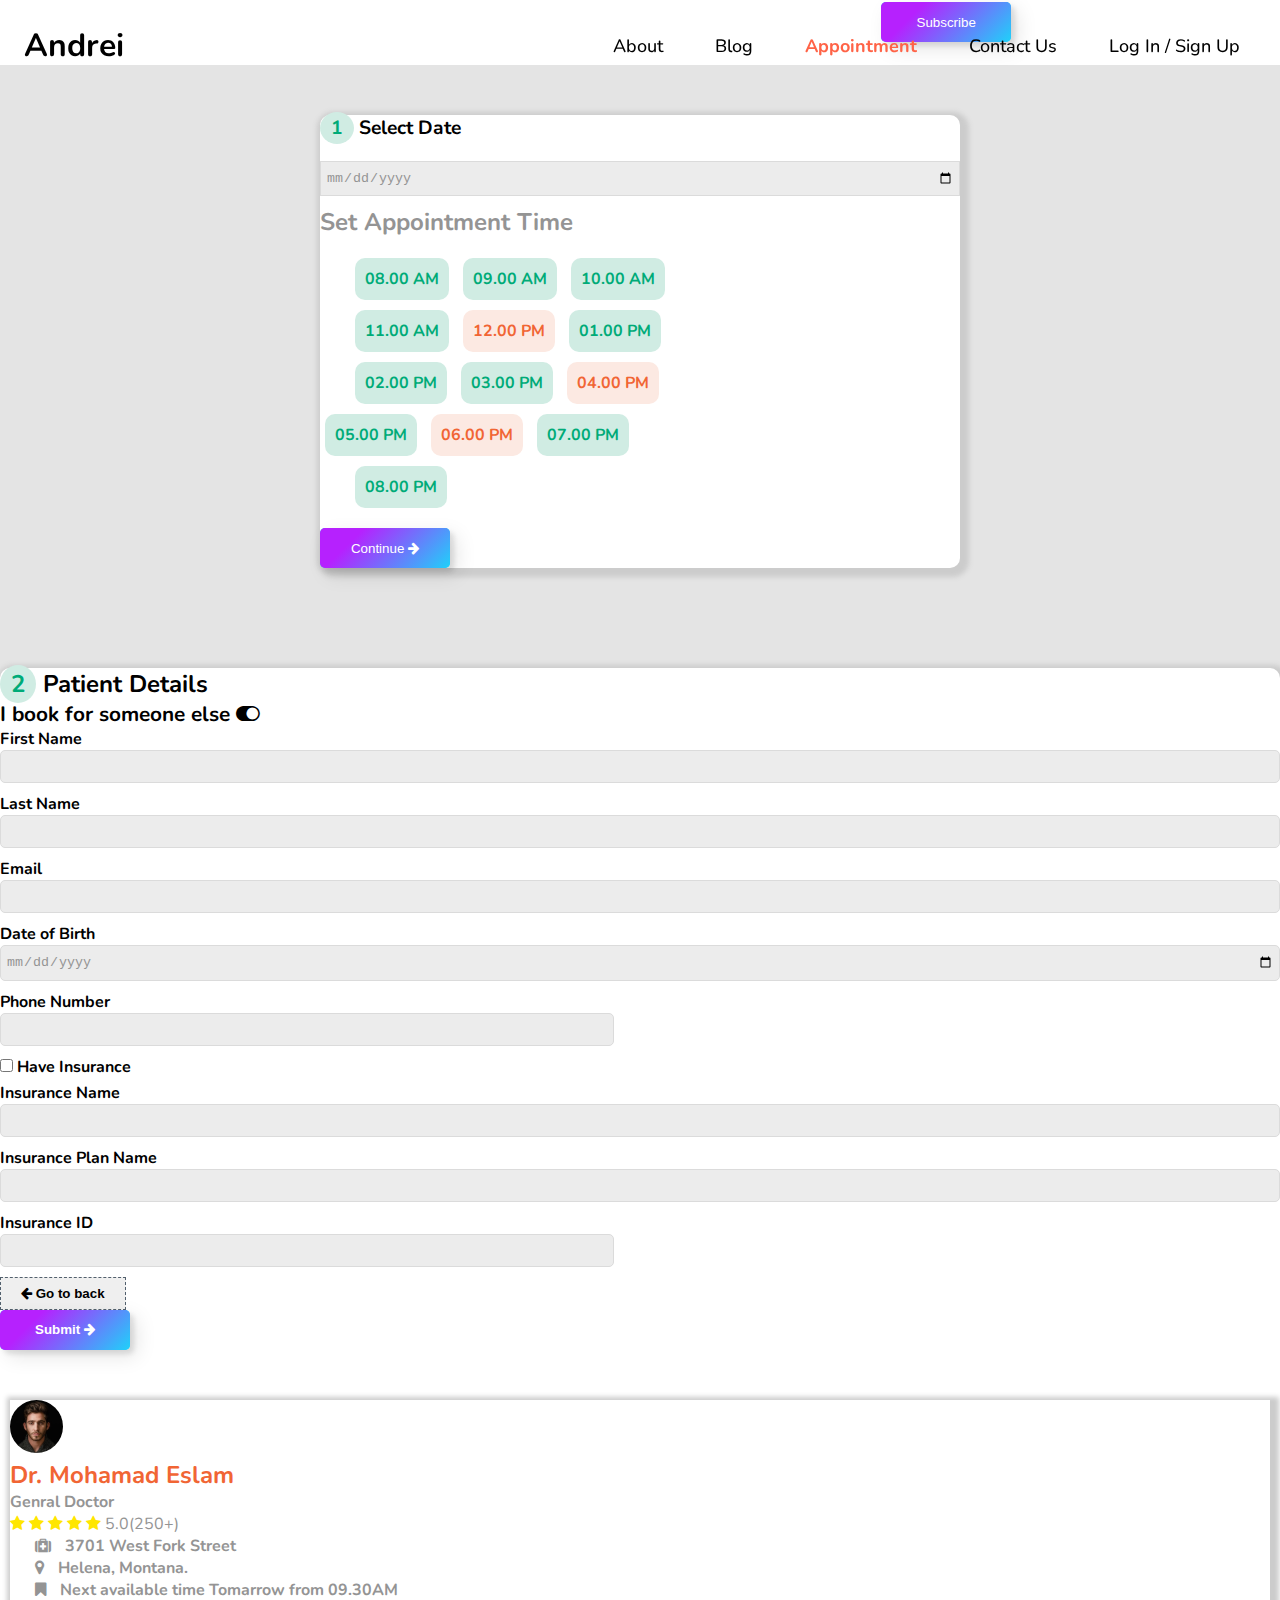
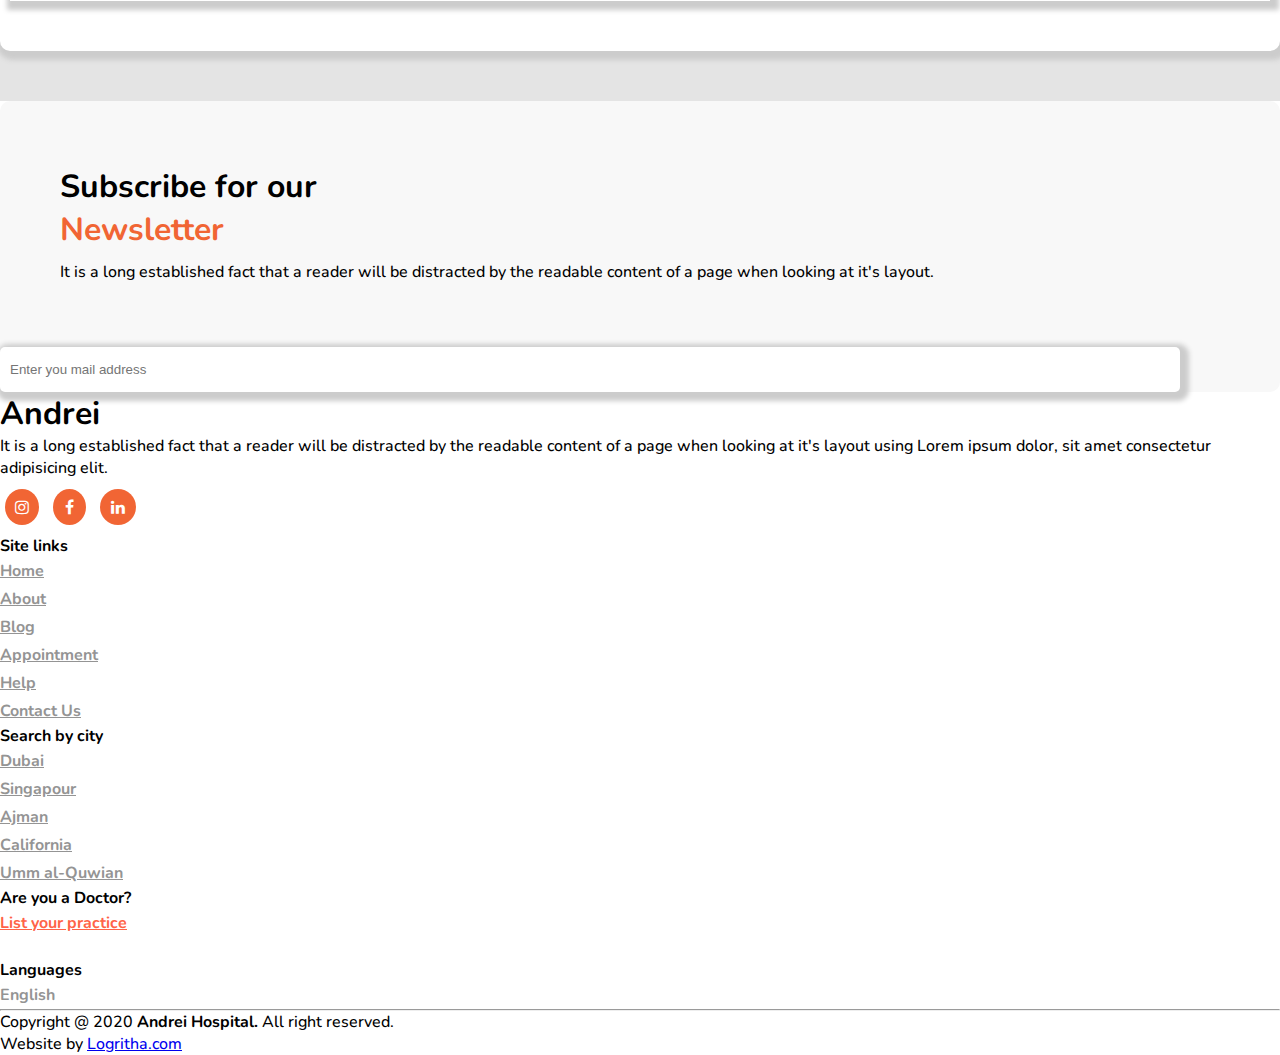
==== Appointment/appointment.html @ c0503725 "Day-two" ====
<!DOCTYPE html>
<html lang="en">

<head>
    <meta charset="UTF-8">
    <meta name="viewport" content="width=device-width, initial-scale=1.0">
    <!--------------------------------------------- Icon ---------------------------------------------->
    <link rel="stylesheet" href="https://cdnjs.cloudflare.com/ajax/libs/font-awesome/4.7.0/css/font-awesome.min.css">

    <!--------------------------------------------- Animations ---------------------------------------------->
    <link rel="stylesheet" href="https://unpkg.com/aos@next/dist/aos.css" />

    <!--------------------------------------------- bootstrap ---------------------------------------------->
    <link rel="stylesheet" href="https://stackpath.bootstrapcdn.com/bootstrap/4.5.0/css/bootstrap.min.css"
        integrity="sha384-9aIt2nRpC12Uk9gS9baDl411NQApFmC26EwAOH8WgZl5MYYxFfc+NcPb1dKGj7Sk" crossorigin="anonymous">

    <!--------------------------- Font ----------------------------->
    <link href="https://fonts.googleapis.com/css2?family=Poppins" rel="stylesheet">
    <link href="https://fonts.googleapis.com/css2?family=Nunito" rel="stylesheet">
    <!--------------------------------------------- External Sheet ---------------------------------------------->
    <link rel="stylesheet" href="../style.css">
    <title> Hospital </title>
</head>

<body>
    <section class="">
        <header class="menu">
            <div id="nav-icon1">
                <span></span>
                <span></span>
                <span></span>
                <span></span>
            </div>
            <div class="logo">
                <h1>Andrei</h1>
            </div>
            <nav class="nav_menu">
                <ul class="nav_ul">
                    <li><a class="menu_item first" href="../index.html">About</a></li>
                    <li><a class="menu_item" href="#">Blog</a></li>
                    <li><a class="menu_item active" href="./appointment.html">Appointment</a></li>
                    <li><a class="menu_item" href="#">Contact Us</a></li>
                    <li><a class="menu_item" href="./log-in/log-in.html">Log In / Sign Up</a></li>
                </ul>
            </nav>
        </header>
        <div id="appointment-extra-attachment">

        </div>

        <section class="container-fluid" id="appointment-section">
            <div class="container">
                <div class="row shadow" id="appointment-head">
                    <div class="col-md-12 mt-5 mb-4" id="appointment-date-time">
                        <h1><span class=" patient-no-two">1</span> Select Date</h1>
                    </div>
                    <div class="col-md-12 text-center">
                        <div>
                            <input type="date">
                        </div>
                    </div>
                    <div class="col-md-12 mt-3 text-center">
                        <div class="mb-2" id="appointment-time-box">
                            <h1>Set Appointment Time</h1>
                            <div class="row-one">
                                <span>08.00 AM</span>
                                <span>09.00 AM</span>
                                <span>10.00 AM</span>
                            </div>
                            <div class="row-two">
                                <span>11.00 AM</span>
                                <span>12.00 PM</span>
                                <span>01.00 PM</span>
                            </div>
                            <div class="row-three">
                                <span>02.00 PM</span>
                                <span>03.00 PM</span>
                                <span>04.00 PM</span>
                            </div>
                            <div class="row-four">
                                <span>05.00 PM</span>
                                <span>06.00 PM</span>
                                <span>07.00 PM</span>
                            </div>
                            <div class="row-five">
                                <span>08.00 PM</span>
                            </div>
                        </div>
                    </div>
                    <div class="col-md-12 mb-3 text-right">
                        <button class="custom-btn btn-own">Continue <i class="fa fa-arrow-right"
                                aria-hidden="true"></i></button>
                    </div>
                </div>
            </div>
            <section class="container shadow" id="appiontment-last-section">
                <div class="row mt-3">
                    <div class="col-md-7 mb-4">
                        <div class="row mt-3 mb-5">
                            <div class="col-md-6" id="parient-two-section">
                                <h1><span class="patient-no-two">2</span> Patient Details</h1>
                            </div>
                            <div class="col-md-6 text-right" id="patient-someone">
                                <h1>I book for someone else <i class="fa fa-toggle-on" aria-hidden="true"></i></h1>
                            </div>
                        </div>
                        <div class="row">
                            <div class="col-sm-6" id="patient-first-name">
                                <p>First Name</p>
                                <input type="text">
                            </div>
                            <div class="col-sm-6" id="patient-second-name">
                                <p>Last Name</p>
                                <input type="text">
                            </div>
                        </div>
                        <div class="row">
                            <div class="col-sm-6" id="patient-mail-id">
                                <p>Email</p>
                                <input type="email">
                            </div>
                            <div class="col-sm-6" id="patient-dob">
                                <p>Date of Birth</p>
                                <input type="date" name="" id="">
                            </div>
                        </div>
                        <div class="row">
                            <div class="col-sm-12" id="patient-phone-number">
                                <p>Phone Number</p>
                                <input type="text">
                            </div>
                        </div>
                        <div class=" row">
                            <div class="col-sm-12" id="patient-insurance">
                                <input type="checkbox">
                                <span>Have Insurance</span>
                            </div>
                        </div>
                        <div class="row mt-1">
                            <div class="col-sm-6" id="patient-first-name">
                                <p>Insurance Name</p>
                                <input type="text">
                            </div>
                            <div class="col-sm-6" id="patient-second-name">
                                <p>Insurance Plan Name</p>
                                <input type="text">
                            </div>
                        </div>
                        <div class="row">
                            <div class="col-sm-12" id="patient-phone-number">
                                <p>Insurance ID</p>
                                <input type="text">
                            </div>
                        </div>
                        <div class="row">
                            <div class="col-sm-6 text-left mt-3 mb-1" id="patient-back-btn">
                                <button type="submit"><i class="fa fa-arrow-left" aria-hidden="true"></i> Go to
                                    back</button>
                            </div>
                            <div class="col-sm-6 text-right mt-3 mb-1" id="patient-btn-section">
                                <button type="submit" class="custom-btn btn-own">Submit <i class="fa fa-arrow-right"
                                        aria-hidden="true"></i> </button>
                            </div>
                        </div>
                    </div>
                    <div class="col-md-5">
                        <div class="row shadow" id="appointment-doctor-section">
                            <div class="col-sm-3 text-right mt-4" id="apoointment-doctor-img">
                                <img src="./Doctor's Image/doctor-one.svg" alt="" class="img-fluid">
                            </div>
                            <div class="col-sm-9 mt-4" id="appoinment-doctor-name">
                                <h1>Dr. Mohamad Eslam</h1>
                                <p>
                                    Genral Doctor
                                </p>
                                <div class="doctor-star-rating">
                                    <i class="fa fa-star" aria-hidden="true"></i>
                                    <i class="fa fa-star" aria-hidden="true"></i>
                                    <i class="fa fa-star" aria-hidden="true"></i>
                                    <i class="fa fa-star" aria-hidden="true"></i>
                                    <i class="fa fa-star" aria-hidden="true"></i>
                                    <span>5.0(250+)</span>
                                </div>
                            </div>
                            <div class="col-sm-12 mb-4" id="appointment-doctor-address">
                                <p><i class="fa fa-medkit" aria-hidden="true"></i> 3701 West Fork Street </p>
                                <p><i class="fa fa-map-marker" aria-hidden="true"></i> Helena, Montana.</p>
                                <p><i class="fa fa-bookmark" aria-hidden="true"></i> Next available time
                                    <span>Tomarrow</span> from <span>09.30AM</span></p>
                            </div>
                        </div>
                    </div>
            </section>
        </section>





        <section class="container mt-5" id="home-subscribe-section">
            <div class="row" id="home-subscribe-head">
                <div class="col-md-6" id="home-subscribe-content">
                    <h1>
                        Subscribe for our <br>
                        <span style="color: #f16534;">Newsletter</span>
                    </h1>
                    <p>
                        It is a long established fact that a reader will be distracted by the
                        readable content of a page when looking at it's layout.
                    </p>
                </div>
                <div class="col-md-6" id="home-subscribe-btn">
                    <div class="home-text-area">
                        <input type="text" placeholder="Enter you mail address">
                    </div>
                    <div class="home-submit-btn btn-three">
                        <button class="custom-btn btn-own">Subscribe</button>
                    </div>
                </div>
            </div>
        </section>



        <section class="container-fluid mt-5" id="footer-section">
            <div class="container">
                <div class="row">
                    <div class="col-md-6" id="footer-content-section">
                        <h1>
                            Andrei
                        </h1>
                        <p>
                            It is a long established fact that a reader will be distracted by the readable content of a
                            page
                            when looking at it's layout using Lorem ipsum dolor, sit amet
                            consectetur
                            adipisicing elit.
                        </p>
                        <div id="social-media-section">
                            <i class="fa fa-instagram" aria-hidden="true"></i>
                            <i class="fa fa-facebook" aria-hidden="true"></i>
                            <i class="fa fa-linkedin" aria-hidden="true"></i>
                        </div>
                    </div>
                    <div class="col-md-6" id="footer-content-two">
                        <div class="row">
                            <div class="col-sm-4" id="footer-child-links">
                                <h1>Site links</h1>
                                <ul>
                                    <li><a href="#">Home</a></li>
                                    <li><a href="#">About</a></li>
                                    <li><a href="#">Blog</a></li>
                                    <li><a href="#">Appointment</a></li>
                                    <li><a href="#">Help</a></li>
                                    <li><a href="#">Contact Us</a></li>
                                </ul>
                            </div>
                            <div class="col-sm-4" id="footer-second-child">
                                <h1>Search by city</h1>
                                <ul>
                                    <li><a href="#">Dubai</a></li>
                                    <li><a href="#">Singapour</a></li>
                                    <li><a href="#">Ajman</a></li>
                                    <li><a href="#">California</a></li>
                                    <li><a href="#">Umm al-Quwian</a></li>
                                </ul>
                            </div>
                            <div class="col-sm-4" id="footer-third-child">
                                <h1>
                                    Are you a Doctor?
                                </h1>
                                <p><a style="color: tomato;" href="#">List your practice</a></p>
                                <br>
                                <h1>
                                    Languages
                                </h1>
                                <p>
                                    English
                                </p>
                            </div>
                        </div>
                    </div>
                </div>
                <hr>
                <div class="row mb-3 mt-3">
                    <div class="col-md-6" id="footer-end-content">
                        <p>
                            Copyright @ 2020 <strong>Andrei Hospital.</strong> All right reserved.
                        </p>
                    </div>
                    <div class="col-md-6 footer-wesite text-right">
                        <p>Website by <a href="https://www.logritha.com/">Logritha.com</a></p>
                    </div>
                </div>
            </div>
        </section>



        <script src="../app.js"></script>
        <script src="https://unpkg.com/aos@next/dist/aos.js"></script>
        <script>
            AOS.init();
        </script>
        <script src="https://code.jquery.com/jquery-3.5.1.slim.min.js"
            integrity="sha384-DfXdz2htPH0lsSSs5nCTpuj/zy4C+OGpamoFVy38MVBnE+IbbVYUew+OrCXaRkfj"
            crossorigin="anonymous"></script>
        <script src="https://cdn.jsdelivr.net/npm/popper.js@1.16.0/dist/umd/popper.min.js"
            integrity="sha384-Q6E9RHvbIyZFJoft+2mJbHaEWldlvI9IOYy5n3zV9zzTtmI3UksdQRVvoxMfooAo"
            crossorigin="anonymous"></script>
        <script src="https://stackpath.bootstrapcdn.com/bootstrap/4.5.0/js/bootstrap.min.js"
            integrity="sha384-OgVRvuATP1z7JjHLkuOU7Xw704+h835Lr+6QL9UvYjZE3Ipu6Tp75j7Bh/kR0JKI"
            crossorigin="anonymous"></script>
</body>

</html>
---- style.css ----
*{
    margin: 0;
    padding: 0;
    box-sizing: border-box;
}
body{
    font-family: 'Nunito', sans-serif;
    
}
h1,h1,h3,h4,h5,h6{
    font-weight: bold;
    margin: 0; 
}
p{
    margin: 0;
    font-weight: 500;
}
#nav-icon1 {
    z-index: 9999;
    width: 40px;
    height: 45px;
    position: absolute;
    top: 1rem;
    right: 1rem;
    margin: 1em;
    margin-top: 0;
    overflow: hidden; 
  }
  
  #nav-icon1:hover {
    cursor: pointer;
  } 
   
  #nav-icon1 span { 
    width: 100%;
    height: 3px;
    position: absolute;
    background: #F16534;
    border-radius: 0px;
    opacity: 1;
    transition: all 0.7s ease;
    display: inline-block; 
  }
  
  #nav-icon1 span:nth-child(1) {
    top: 10px;
    width: 50%;
    transform: translateX(0px); 
  }
  
  #nav-icon1 span:nth-child(2) {
    top: 20px;
    transform: rotate(0deg); 
  }
  
  #nav-icon1 span:nth-child(3) {
    top: 30px;
    width: 100%;
    right: 0;
    transform: translateX(0px); }
  
  #nav-icon1 span:nth-child(4) {
    top: 20px;
    transform: rotate(0deg);
    opacity: 0; 
  }
  
  #nav-icon1.open span:nth-child(1) {
    transform: rotate(-225deg);
    width: 100%;
    margin-top: 10px;
    background: #F16534; 
  }
  
  #nav-icon1.open span:nth-child(2) {
    right: 0;
    transform: translateX(100px);
    background: #F16534; 
  }
  
  #nav-icon1.open span:nth-child(3) {
    transform: rotate(225deg);
    width: 100%;
    margin-top: -10px;
    opacity: 1;
    
    /* left: 0;
    transform: translateX(-100px); */
    background: #F16534; 
  }
  
  /* #nav-icon1.open span:nth-child(4) {
    transform: rotate(-45deg);
    width: 89%;
    margin-top: 2px;
    opacity: 1;
    background: #F16534; 
  } */
  
  #nav-icon1 {
    display: none; 
  }
  
  .logo {
    width:100px;
    padding: 8px;
    padding-left: 0px;
    padding-left: 3.5rem;
    display: flex;
    justify-content: center;
    align-items: center; 
  }
  .logo h1{
      font-size: 2em;
  }
  
  header {
    display: flex;
    position: -webkit-sticky;
    position: sticky;
    justify-content: space-between;
    align-items: center;
    position: fixed;
    padding-top: 1rem;
    width: 100%;
    max-width: 100%;
    margin: 0 auto; 
    background-color: transparent;
    z-index: 1000;
    transition: 0.3s ease-in-out;
  }
  
  /*------ Scorll Colore Section ------------*/
  header.scrolled {
    box-shadow: 0 8px 6px -6px rgb(204, 204, 204);
    background-color: #fff;
  }
  
  .shadow {
    box-shadow: 0 8px 6px -6px rgb(204, 204, 204);
  }
  
  header nav li {
    display: inline; 
  }
  
  .menu_item.first {
    padding-left: 0; 
  }
  
  header nav li a {
    text-decoration: none;
    padding-left: 48px;
    color: #000;
    text-decoration: none;
    font-size: 18px;
    font-weight: 500; 
  }
  header nav li a:hover{
      color: tomato;
      text-decoration: none;
  }
  header nav li a.active{
      color: tomato;
      font-weight: bold;
  }
  
  .nav_ul {
    padding-left: 0; 
    padding-right: 2.5rem;
  }
  
  .nav_social i {
    color: #52606D;
    padding-left: 16px;
    font-size: 20px;
    transition: all .3s ease-in; 
  }
  
  .nav_social .trigger-enter {
    transform: scale(1.3); 
  }
  
  .nav_social .trigger-enter-active {
    color: #ed6c75;
    opacity: 1 !important; 
  }
  
  .nav_menu.open_menu {
    position: absolute;
    display: flex;
    justify-content: center;
    align-items: center;
    flex-direction: column;
    background-color: #FDE5FF;
    width: 100vw;
    height: 100vh;
    top: 0;
    overflow: hidden;
    z-index: 999; 
  }
  
  .nav_menu.open_menu li {
    display: block;
    padding-top: 1rem;
    text-align: center;
    font-size: 24px; 
  }
  
  .nav_menu.open_menu li a {
    color: #000;
    font-weight: bold;
    transform: translateX(600%);
    display: block;
    transition: all .2s ease-in-out; 
  }
  .nav_menu.open_menu li a:hover{
      color: #F16534;
  }
  .nav_menu.open_menu li a.active{
      color: #F16534;
  }
  
  .anotherclass {
    transform: translateX(0%) !important;
    padding-left: 0; 
  }
  
  @media only screen and (max-width: 970px) {
    nav {
      display: none; 
    }
    #nav-icon1 {
      display: block; 
    }
    header {
      display: block;
      margin-top: 0 !important; 
    }
  
    .logo {
      justify-content: flex-start;
      padding-left: 15px; 
    } 
  }
  
 
  

/* .home-img{
    position: absolute;
    top: 0;
    z-index: -1;
} */
#about-section{
    background-image: url(./assets/home-img.jpg);
    background-repeat: no-repeat;
    background-size: cover;
    width: 100%;
    height: 140vh;
}
#background-home-section{
    /* background-image: url(./assets/background-img.jpg);
    background-repeat: no-repeat;
    background-size: cover; */
    width: 100%;
    /* height: 150vh; */
}
@media(max-width: 785px){
    #background-home-section{
        height: auto;
    }
}
/* #home-content{
    position: absolute;
    top: 50%;
    left: 10%;
    transform: translateY(-50%);
} */
#home-content{
    position: relative;
    margin-top: 160px;
    left: 10%;
}
#home-content h1{
    font-size: 5em;
    font-weight: bold;
    margin: 10px 0;
}
#andrie-section{
    margin-top: 5%;
}
#andrie-content h1{
    font-size: 3em;
    font-weight: bold;
    margin: 10px 0;
}
#element-one{
    width: 200px;
    position: absolute;
    top: -30%;
    left: 20%;
    z-index: -1;
    opacity: .4;
}
@media(max-width: 785px){
    #extra-attachment{
        height: 9vh;
        background-color: #AED5DA;
    }
    #about-section{
        height: 30vh;
        /* background-image: none; */
    }
    #home-content{
        margin-top: 50px;
        width: 50%;
    }
    #home-content p{
        font-size: .6em;
    }
    #home-content h1{
        font-size: .8em;
    }
}

#card-section{
    height: 100vh;
}
#card-section-one{
    margin-top: 50px;
}
#home-card-common img{
    width: 60px;
    padding-left: 1.5rem;
    padding-top: 1rem;
}
.card{
    border: none;
}
.card-one{
    background-color: #d0ece3;
}
.card-one h5,
.card-one p{
    color: #00AB78;
}
.card-two{
    background-color: #fce9e2;
}
.card-two h5,
.card-two p{
    color: #F16534;
}
.card-three{
    background-color: #FDE5FF;    
}
.card-three h5,
.card-three p{
    color: #9D00A8;
}
.card-four {
    background-color: #FFF0DB;
}
.card-four h5,
.card-four p{
    color: #6A3F00;
}
@media(max-width: 785px){  
    #element-one{
        width: 100px;
        position: absolute;
        top: -10%;
        left: 10%;
        z-index: -1;
        opacity: .4;
    }
    #andrie-content h1{
        font-size: 1.5em;
    }
    #andrie-content p{
        font-size: .8em;
        padding: 0 50px;
    }
}


#home-extra-package{
    height: 80px;
}
#background-home-section{
    position: relative;
    margin-top: 10%;
}
.home-img-one{
    position: absolute;
    top: -5%;
    z-index: -1;   
}
#home-two-content{
    align-self: center;
}
#home-two-content p{
    margin-top: 10px;
    padding-right: 50px;
}
#home-head-three{
    margin-top: 40px;
}
#home-two-content-two{
    align-self: center;
}
#home-head-four{
    margin-top: 40px;
}
@media(max-width: 785px){
    .home-img-one img{
        display: none;
    }
    #background-home-section{
        background-color: #EEFDFF;
    }
    #home-two-content{
        margin-top: 50px;
        margin-bottom: 20px;
    }
    #home-two-content h1{
        font-size: 1.5em;
    }
    #home-two-content p{
        font-size: .8em;
        padding-right: 0;
    }
    #home-two-content-two{
        margin-bottom: 20px;
    }
    #home-two-content-two h1{
        font-size: 1.5em;
        margin-bottom: 10px;
    }
    #home-two-content-two p{
        font-size: .8em;
    }
    #home-four-img{
        margin-bottom: 50px;
    }
}



/*--------------- Articles -----------------*/


#home-card-two img{
    border-radius: 10px;
}
.card-home-two-body{
    padding: 0;
}
#home-card-two p{
    color: #949494;
    margin: 10px 0;
}
#home-card-two h6{
    color: #F16534;
}
#home-card-two h6 > i{
    color: #F16534;
    font-weight: bold;
    margin-left: 5px;
}
@media(max-width: 785px){
    #articles-section h1{
        font-size: 1.8em;
    }
    .card-home-two-body{
        margin-bottom: 30px;
    }
}

#home-middle-section{
    background-color: #e4fcff;
}
#home-middle-content{
    align-self: center;
}
#home-middle-content h1{
    font-size: 3em;
    line-height: 1;
    text-transform: uppercase;
}
ul{
    padding:0;
    margin:0;
    padding-left:20px;
}
ul li:after{
    position:absolute;
    color:#02d871;
    content:"";
    /* font-family:ionicons; */
    left:0;
    top:2px;
    font-size:30px;
    font-weight:400;
}
ul.listing-mark li:after {
    content: "\f3fe";
}
ul.listing-mark{
    padding:0;
    margin:0;
}
ul.listing-mark li{
    position:relative;
    list-style-type:none;
    padding-left:40px;
    margin:20px 0;
    color:#1b0e3d;
    font-weight:600;
    font-size:16px;
}
ul.listing-mark li:after{
    content:"\f3fe"; 
}
ul.listing-mark li:hover:after{
    content:"\f3ff";
}
#home-middle-img{
    margin: 50px 0;
}
@media(max-width: 785px){
    #home-middle-content h1{
        margin-top: 50px;
        font-size: 2em;
        line-height: 1.2;
    }
    ul li{
        font-size: .5em;
    }
}


#home-subscribe-head{
    background-color: #f8f8f8;
    border-radius: 10px;
}
#home-subscribe-content{
    padding: 4rem 0;
    padding-left: 60px;
}
#home-subscribe-content h1{
    margin-bottom: 10px;
}
#home-subscribe-btn{
    align-self: center;
}
#home-subscribe-btn .home-submit-btn{
    position: absolute;
    top: 2px;
    right: 21%;
}
#home-subscribe-btn form{
    position: relative;
}
#home-subscribe-btn .home-text-area{
    padding-right: 100px;
}
#home-subscribe-btn .home-text-area input{  
    width: 100%;
    padding-left: 10px;
    height: 45px;
    border: none;
        -webkit-box-shadow: 3px 3px 5px 6px #ccc;  /* Safari 3-4, iOS 4.0.2 - 4.2, Android 2.3+ */
        -moz-box-shadow:    3px 3px 5px 6px #ccc;  /* Firefox 3.5 - 3.6 */
        box-shadow:         3px 3px 5px 6px #ccc;  /* Opera 10.5, IE 9, Firefox 4+, Chrome 6+, iOS 5 */
    border-radius: 5px;
}
@media(max-width: 785px){
    #home-subscribe-content{
        padding: 2rem 0;
        padding-left: 20px;
    }
    #home-subscribe-content h1{
        font-size: 1.5em;
    }
    #home-subscribe-content p{
        font-size: .8em;
        padding-right: 50px;
    }
    #home-subscribe-btn .home-text-area{
        padding:0 20px;
        padding-bottom: 40px;
    }
    #home-subscribe-btn .home-text-area input{
        font-size: 12px;
    }
    #home-subscribe-btn .home-submit-btn{
        position: absolute;
        top: 2px;
        right: 10%;
    }
}


/*---------------- Log-in & Sign-Up -------------*/
#sign-up-log-in-section{
    background: -webkit-linear-gradient(left, #b621fe, #1fd1f9);
}
#sign-up-img h1{
    color: #fff;
}
#log-in-section{
  display: grid;
  height: 100vh;
  width: 100%;
  place-items: center;
}
::selection{
  background: #fa4299;
  color: #fff;
}
.wrapper{
  overflow: hidden;
  max-width: 390px;
  background: #fff;
  padding: 30px;
  border-radius: 5px;
  box-shadow: 0px 15px 20px rgba(0,0,0,0.1);
}
.wrapper .title-text{
  display: flex;
  width: 200%;
}
.wrapper .title{
  width: 50%;
  font-size: 35px;
  font-weight: 600;
  text-align: center;
  transition: all 0.6s cubic-bezier(0.68,-0.55,0.265,1.55);
}
.wrapper .slide-controls{
  position: relative;
  display: flex;
  height: 50px;
  width: 100%;
  overflow: hidden;
  margin: 30px 0 10px 0;
  justify-content: space-between;
  border: 1px solid lightgrey;
  border-radius: 5px;
}
.slide-controls .slide{
  height: 100%;
  width: 100%;
  color: #fff;
  font-size: 18px;
  font-weight: 500;
  text-align: center;
  line-height: 48px;
  cursor: pointer;
  z-index: 1;
  transition: all 0.6s ease;
}
.slide-controls label.signup{
  color: #000;
}
.slide-controls .slider-tab{
  position: absolute;
  height: 100%;
  width: 50%;
  left: 0;
  z-index: 0;
  border-radius: 5px;
  background: -webkit-linear-gradient(left, #b621fe, #1fd1f9);
  transition: all 0.6s cubic-bezier(0.68,-0.55,0.265,1.55);
}
input[type="radio"]{
  display: none;
}
#signup:checked ~ .slider-tab{
  left: 50%;
}
#signup:checked ~ label.signup{
  color: #fff;
  cursor: default;
  user-select: none;
}
#signup:checked ~ label.login{
  color: #000;
}
#login:checked ~ label.signup{
  color: #000;
}
#login:checked ~ label.login{
  cursor: default;
  user-select: none;
}
.wrapper .form-container{
  width: 100%;
  overflow: hidden;
}
.form-container .form-inner{
  display: flex;
  width: 200%;
}
.form-container .form-inner form{
  width: 50%;
  transition: all 0.6s cubic-bezier(0.68,-0.55,0.265,1.55);
}
.form-inner form .field{
  height: 50px;
  width: 100%;
  margin-top: 20px;
}
.form-inner form .field input{
  height: 100%;
  width: 100%;
  outline: none;
  padding-left: 15px;
  border-radius: 5px;
  border: 1px solid lightgrey;
  border-bottom-width: 2px;
  font-size: 17px;
  transition: all 0.3s ease;
}
.form-inner form .field input:focus{
  border-color: #fc83bb;
  /* box-shadow: inset 0 0 3px #fb6aae; */
}
.form-inner form .field input::placeholder{
  color: #999;
  transition: all 0.3s ease;
}
form .field input:focus::placeholder{
  color: #b3b3b3;
}
.form-inner form .pass-link{
  margin-top: 5px;
}
.form-inner form .signup-link{
  text-align: center;
  margin-top: 30px;
}
.form-inner form .pass-link a,
.form-inner form .signup-link a{
  color: #fa4299;
  text-decoration: none;
}
.form-inner form .pass-link a:hover,
.form-inner form .signup-link a:hover{
  text-decoration: underline;
}
form .btn{
  height: 50px;
  width: 100%;
  border-radius: 5px;
  position: relative;
  overflow: hidden;
}
form .btn .btn-layer{
  height: 100%;
  width: 300%;
  position: absolute;
  left: -100%;
  background: -webkit-linear-gradient(right,#b621fe, #1fd1f9, #b621fe, #1fd1f9);
  border-radius: 5px;
  transition: all 0.4s ease;;
}
form .btn:hover .btn-layer{
  left: 0;
}
form .btn input[type="submit"]{
  height: 100%;
  width: 100%;
  z-index: 1;
  position: relative;
  background: none;
  border: none;
  color: #fff;
  padding-left: 0;
  border-radius: 5px;
  font-size: 20px;
  font-weight: 500;
  cursor: pointer;
}
#sign-up-img{
    align-self: center;
    justify-items: center;
}

@media(max-width: 785px){
    #log-in-section{
        height: auto;
    }
    #sign-up-img {
        margin-top: 50px;
        margin-bottom: 50px;
    }
    #log-in-section{
        margin-bottom: 50px;
    }
}


/*---------------- Footer Section -------------*/


#footer-section{
  
}
#footer-content-section{

}
#social-media-section{
  margin: 10px 0;
}
#social-media-section i{
  background-color: #F16534;
  padding: 10px;
  border-radius: 50%;
  color: #fff;
  margin: 0 5px;
  transition: .3s linear;
}
#social-media-section i:nth-child(2){
  padding: 10px 12px;
}
#social-media-section i:nth-child(3){
  padding: 10px 11px;
}
#social-media-section i:hover{
  background-color: #000;
  color: #fff;
}
#footer-content-two h1{
  font-size: 1em;
}
#footer-content-two ul {
  list-style: none;
  padding-left: 0; 
}
#footer-content-two ul li{
  padding: 3px 0;
}
#footer-content-two ul li a{
  color: #949494;
  font-weight: bold;
}
#footer-content-two ul li a:hover{
  text-decoration: none;
}
#footer-third-child p{
  font-weight: bold;
  margin: 3px 0;
  color: #949494;
}



/*---------------- Appointment Section -------------*/

.shadow {
  box-shadow: 3px 3px 5px 6px #ccc;
}
#appointment-extra-attachment{
  height: 65px;
}
#appointment-section{
  background-color: #e4e4e4;
  display: grid;
  /* height: 80vh; */
}
#appointment-head{
  width: 50%;
  margin: 50px auto;
  background-color: #fff;
  border-radius: 10px;
}
#appointment-head input{
  margin-bottom: 10px;
  border: 1px solid #dbdbdb;
  color: #949494;
  width: 100%;
  padding: 8px 5px;
  outline-color: #1fd1f9;
  background-color: rgb(236, 236, 236);
}
#appointment-time-box h1{
  font-size: 1.5em;
  color: #949494;
}
#appointment-time-box span{
  padding: 10px;
  cursor: pointer;
  border-radius: 10px;
  margin: 0 5px;
  font-weight: bold;
  background-color: #d0ece3;
  color: #00ab78;
}
#appointment-time-box .row-two span:nth-child(2),
#appointment-time-box .row-three span:nth-child(3),
#appointment-time-box .row-four span:nth-child(2){
  background-color: #fce9e2;
  color: #f16534;
}
#appointment-time-box .row-one{
  margin: 30px;
}
#appointment-time-box .row-two{
  margin: 30px;
}
#appointment-time-box .row-three{
  margin: 30px;
}
#appointment-time-box .row-five{
  margin: 30px;
}
#appointment-date-time h1{
  font-size: 1.2em;
  margin-bottom: 20px;
}


@media(max-width: 995px){
  #appointment-head{
    width: 100%;
  }
  #appointment-time-box span{
    padding: 5px;
    font-size: 12px;
    border-radius: 3px;
  }
  #appointment-time-box .row-one{
    margin: 20px 0;
  }
  #appointment-time-box .row-two{
    margin: 20px 0;
  }
  #appointment-time-box .row-three{
    margin: 20px 0;
  }
  #appointment-time-box .row-five{
    margin: 20px 0;
  }
  #appointment-date-time h1{
    
  }
}

#appiontment-last-section{
  margin-top: 50px;
  margin-bottom: 50px;
  background-color: #fff;
  border-radius: 10px;
}
#appiontment-last-section h1{
  font-size: 1.5em;
}
#patient-someone h1{
  font-size: 1.3em;
}
#appiontment-last-section p{
  margin-bottom: 0;
  font-weight: bold;
  color: #000;
}
#appiontment-last-section input{
  margin-bottom: 10px;
  border: 1px solid #dbdbdb;
  color: #949494;
  width: 100%;
  padding: 8px 5px;
  outline-color: #1fd1f9;
  background-color: rgb(236, 236, 236);
  border-radius: 5px;
}
#appiontment-last-section textarea{
  width: 100%;
  background-color: #f1f1f1;
  outline-color: #8C50FF;
  border: none;
}
.patient-no-two{
  background-color: #d0ece3;
  color: #00ab78;
  padding: 3px 11px;
  border-radius: 50%;
}
#patient-btn-section button{
  font-weight: bold;
}
#patient-address p{
  font-weight: 500;
}
#patient-back-btn button{
  border: 1px  dashed #52606D;
  padding: 8px 20px;
  font-weight: bold;
}
#patient-phone-number input{
  width: 48%;
}
#patient-insurance input{
  width: auto;
}
#patient-insurance span{
  font-weight: bold;
}

#appointment-doctor-section{
  margin: 50px 10px;
}
#appoinment-doctor-name h1{
  color: #F16534;
}
#appoinment-doctor-name p{
  color: #949494;
}
.doctor-star-rating i{
  color: #ffe600;
}
.doctor-star-rating span{
  color: #949494;
}
#appointment-doctor-address p{
  color: #949494;
  padding-left: 25px;
}
#appointment-doctor-address i{
  padding-right: 10px;
}



@media (max-width: 785px){
  #mobile-purpose-correction{
      margin-left: 50px;
  }
  #patient-last-section p{
      font-size: 12px;
  }
  #patient-last-section h1{
      font-size: 30px;
      letter-spacing: 1px;
  }
  #appiontment-last-section h1{
    font-size: .7em;
    
  }
  #parient-two-section{
    width: 40%;
  }
  #patient-someone{
    width: 60%;
  }
  #apoointment-doctor-img{
    width: 40%;
  }
  #appoinment-doctor-name{
    width: 60%;
  }
  #appoinment-doctor-name p{
    font-size: 12px;
  }
  #appoinment-doctor-name h1{
    font-size: 15px;
  }
  #appointment-doctor-address p{
    font-size: 12px;
  }
}


































/*----------- Button Section ---------------*/
.custom-btn {
    width: 130px;
    height: 40px;
    color: #fff;
    border-radius: 5px;
    font-family: 'Lato', sans-serif;
    font-weight: 500;
    background: transparent;
    cursor: pointer;
    transition: all 0.3s ease;
    position: relative;
    display: inline-block;
     box-shadow:inset 2px 2px 2px 0px rgba(255,255,255,.5),
     7px 7px 20px 0px rgba(0,0,0,.1),
     4px 4px 5px 0px rgba(0,0,0,.1);
  }
.btn-own {
    border: none;
    transition: all 0.3s ease;
    overflow: hidden;
    z-index: 1;
  }
  .btn-own:after {
    position: absolute;
    content: " ";
    z-index: -1;
    top: 0;
    left: 0;
    width: 100%;
    height: 100%;
    background-color: #1fd1f9;
    background-image: linear-gradient(315deg, #1fd1f9 0%, #b621fe 74%);
    transition: all 0.3s ease;
  }
  .btn-own:hover {
    background: transparent;
    box-shadow:  4px 4px 6px 0 rgba(255,255,255,.5),
                -4px -4px 6px 0 rgba(116, 125, 136, .2), 
      inset -4px -4px 6px 0 rgba(255,255,255,.5),
      inset 4px 4px 6px 0 rgba(116, 125, 136, .3);
    color: #fff;
  }
  .btn-own:focus{
      outline: none;
  }
  .btn-own:hover:after {
    -webkit-transform: scale(2) rotate(180deg);
    transform: scale(2) rotate(180deg);
    box-shadow:  4px 4px 6px 0 rgba(255,255,255,.5),
                -4px -4px 6px 0 rgba(116, 125, 136, .2), 
      inset -4px -4px 6px 0 rgba(255,255,255,.5),
      inset 4px 4px 6px 0 rgba(116, 125, 136, .3);
  }
   
@media(max-width: 785px){
    .custom-btn {
        width: 100px;
        height: 30px;
        
    }
    .btn-own{
        font-size: .4em;
        font-weight: bold;
    }
    .btn-one button{
        width: 60px;
        height: 20px;
    }
    .btn-three button{
        width: 130px;
        height: 40px; 
        font-size: 15px;
        
    }
}
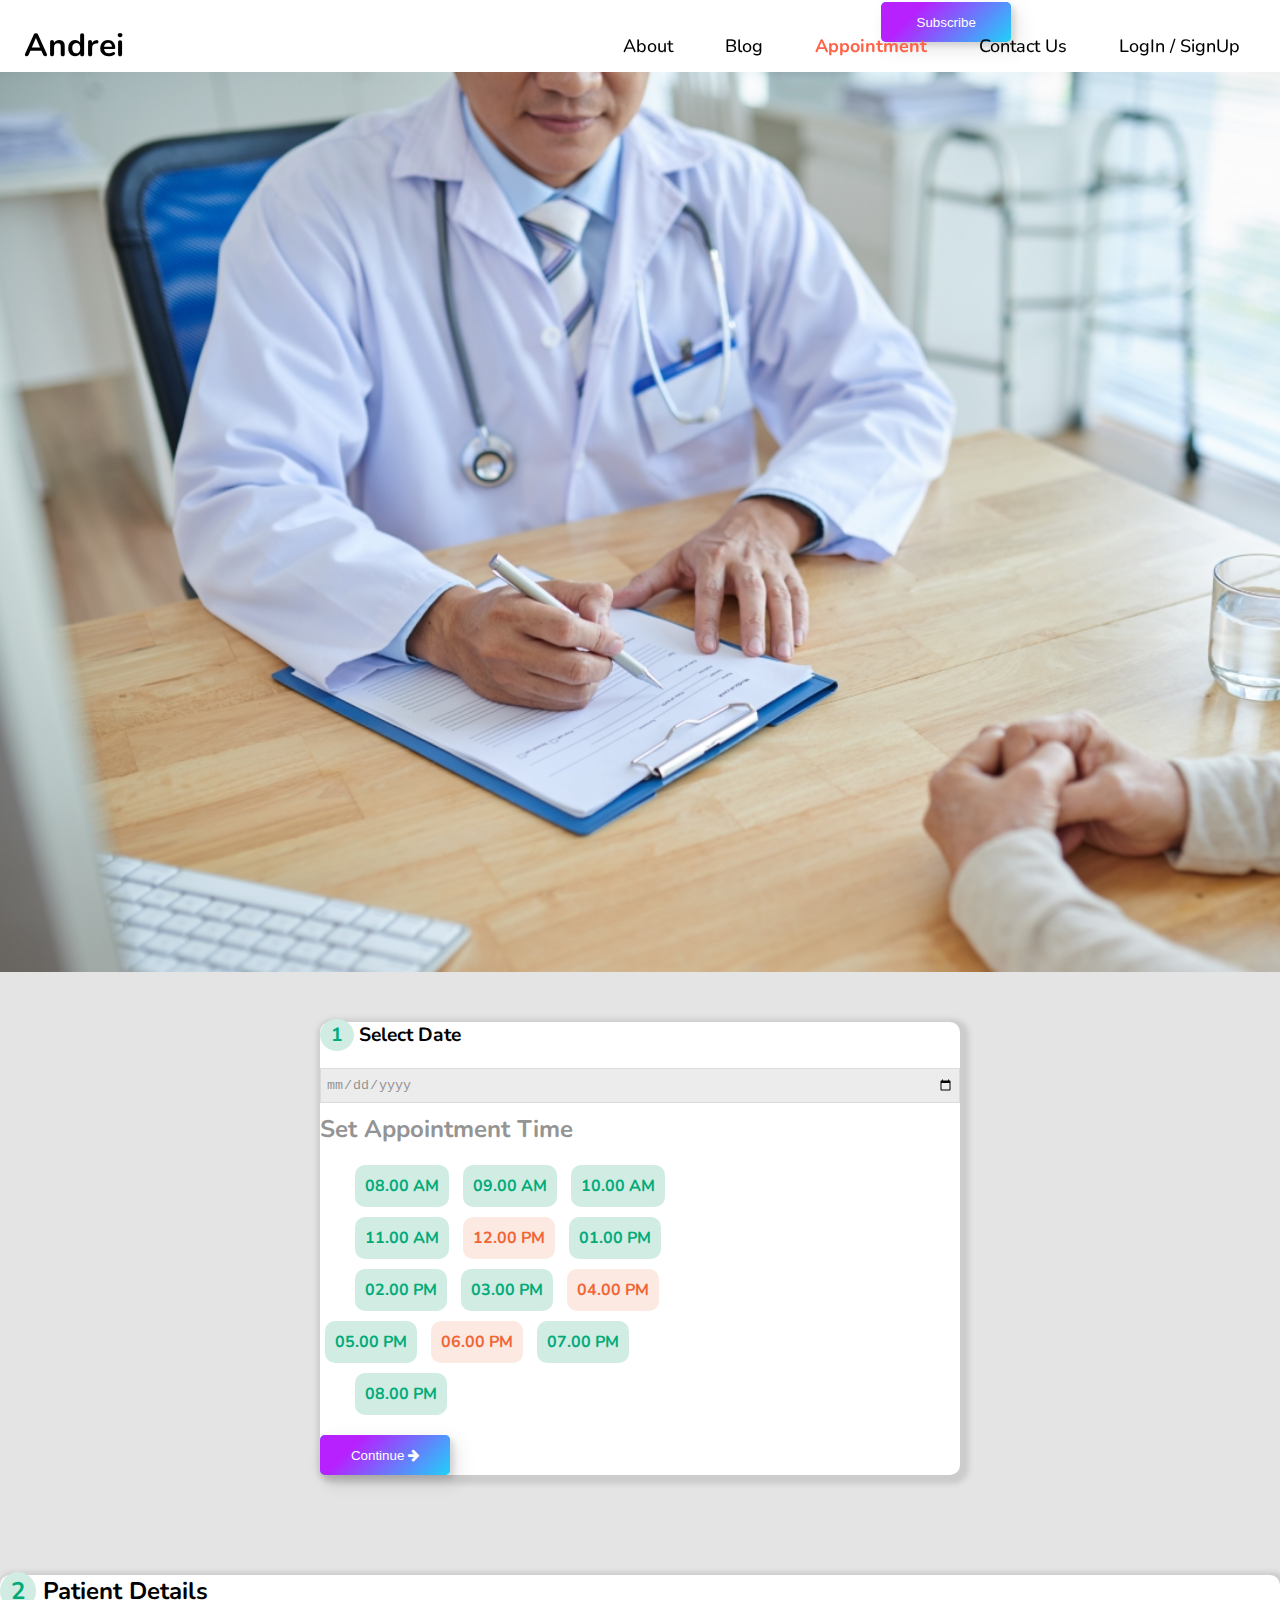
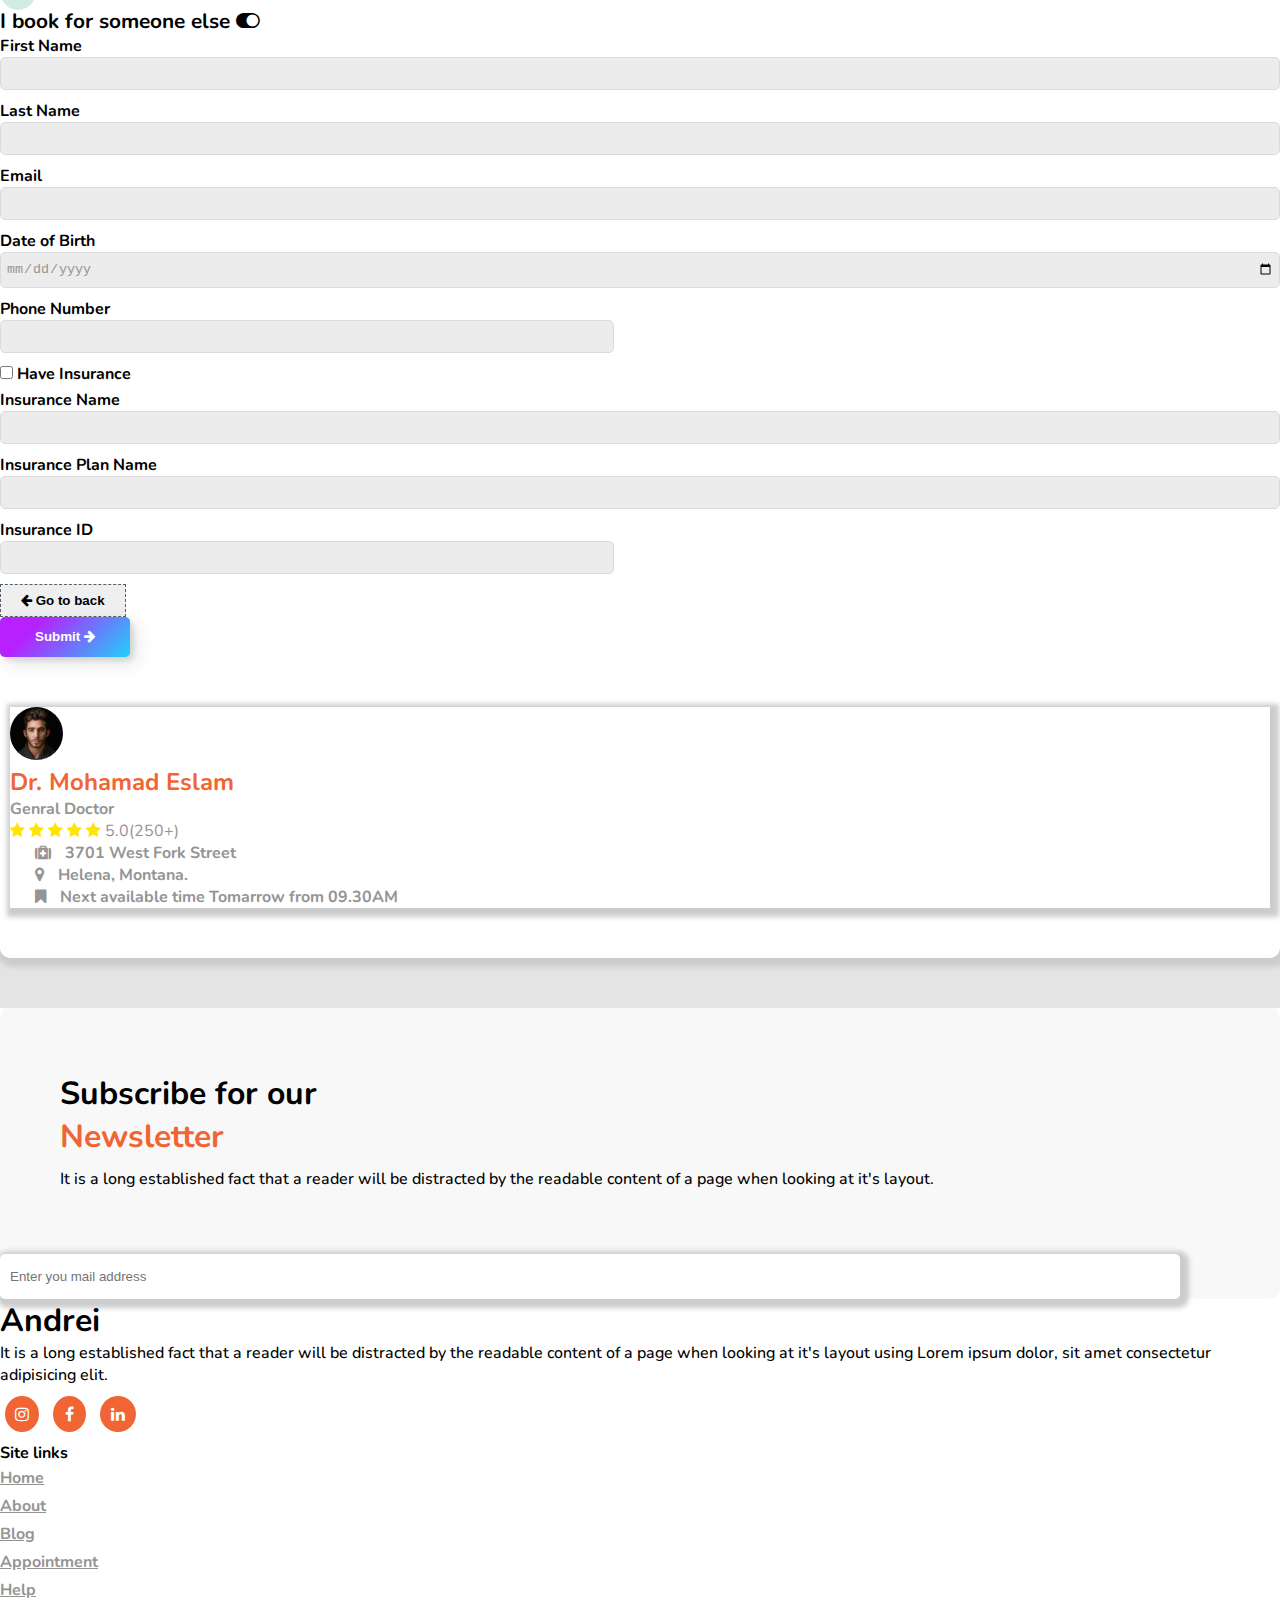
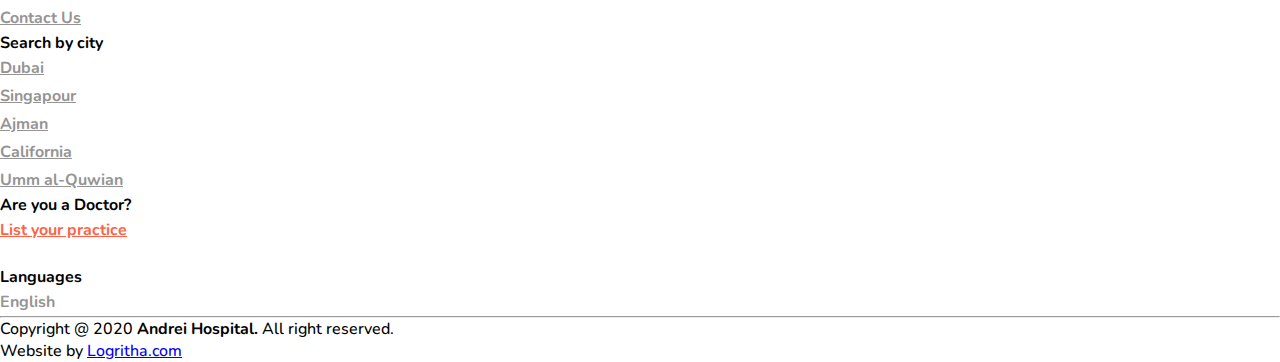
==== commit 08eae0ef: "Day-Three-Evening" ====
--- a/Appointment/appointment.html
+++ b/Appointment/appointment.html
@@ -39,8 +39,8 @@
                     <li><a class="menu_item first" href="../index.html">About</a></li>
                     <li><a class="menu_item" href="#">Blog</a></li>
                     <li><a class="menu_item active" href="./appointment.html">Appointment</a></li>
-                    <li><a class="menu_item" href="#">Contact Us</a></li>
-                    <li><a class="menu_item" href="./log-in/log-in.html">Log In / Sign Up</a></li>
+                    <li><a class="menu_item" href="../Contact/contact.html">Contact Us</a></li>
+                    <li><a class="menu_item" href="../log-in/log-in.html">LogIn / SignUp</a></li>
                 </ul>
             </nav>
         </header>
@@ -48,6 +48,10 @@
 
         </div>
 
+        <section id="appointment-home-img">
+
+        </section>
+        <a name="time-section"></a>
         <section class="container-fluid" id="appointment-section">
             <div class="container">
                 <div class="row shadow" id="appointment-head">
@@ -88,11 +92,14 @@
                         </div>
                     </div>
                     <div class="col-md-12 mb-3 text-right">
-                        <button class="custom-btn btn-own">Continue <i class="fa fa-arrow-right"
-                                aria-hidden="true"></i></button>
-                    </div>
-                </div>
-            </div>
+                        <a href="#patient-section">
+                            <button class="custom-btn btn-own">Continue <i class="fa fa-arrow-right"
+                                    aria-hidden="true"></i></button>
+                        </a>
+                    </div>
+                </div>
+            </div>
+            <a name="patient-section"></a>
             <section class="container shadow" id="appiontment-last-section">
                 <div class="row mt-3">
                     <div class="col-md-7 mb-4">
@@ -154,8 +161,9 @@
                         </div>
                         <div class="row">
                             <div class="col-sm-6 text-left mt-3 mb-1" id="patient-back-btn">
-                                <button type="submit"><i class="fa fa-arrow-left" aria-hidden="true"></i> Go to
-                                    back</button>
+                                <a href="#time-section">
+                                    <button type="submit"><i class="fa fa-arrow-left" aria-hidden="true"></i> Go to
+                                        back</button></a>
                             </div>
                             <div class="col-sm-6 text-right mt-3 mb-1" id="patient-btn-section">
                                 <button type="submit" class="custom-btn btn-own">Submit <i class="fa fa-arrow-right"
@@ -166,7 +174,7 @@
                     <div class="col-md-5">
                         <div class="row shadow" id="appointment-doctor-section">
                             <div class="col-sm-3 text-right mt-4" id="apoointment-doctor-img">
-                                <img src="./Doctor's Image/doctor-one.svg" alt="" class="img-fluid">
+                                <img src="./Doctors-Image/doctor-one.svg" alt="" class="img-fluid">
                             </div>
                             <div class="col-sm-9 mt-4" id="appoinment-doctor-name">
                                 <h1>Dr. Mohamad Eslam</h1>
--- a/style.css
+++ b/style.css
@@ -2,6 +2,9 @@
     margin: 0;
     padding: 0;
     box-sizing: border-box;
+}
+html{
+  scroll-behavior: smooth;
 }
 body{
     font-family: 'Nunito', sans-serif;
@@ -860,11 +863,20 @@
 
 /*---------------- Appointment Section -------------*/
 
+
+#appointment-home-img{
+  background-image: url(./Appointment/Doctors-Image/Appointment-img.jpg);
+  background-repeat: no-repeat;
+  background-size: cover;
+  width: 100%;
+  height: 100vh;
+}
+
 .shadow {
   box-shadow: 3px 3px 5px 6px #ccc;
 }
 #appointment-extra-attachment{
-  height: 65px;
+  height: 72px;
 }
 #appointment-section{
   background-color: #e4e4e4;
@@ -924,6 +936,9 @@
 
 
 @media(max-width: 995px){
+  #appointment-home-img{
+    height: 40vh;
+  }
   #appointment-head{
     width: 100%;
   }
@@ -981,6 +996,7 @@
   background-color: #f1f1f1;
   outline-color: #8C50FF;
   border: none;
+  border-radius: 5px;
 }
 .patient-no-two{
   background-color: #d0ece3;
@@ -1074,8 +1090,43 @@
 
 
 
-
-
+#contact-section-img{
+  align-self: center;
+}
+#contact-last-section{
+  margin-top: 20px;
+  margin-bottom: 50px;
+  background-color: #fff;
+  border-radius: 10px;
+}
+#contact-last-section h1{
+  font-size: 2.5em;
+}
+#contact-last-section p{
+  margin-bottom: 0;
+  font-weight: bold;
+  color: #000;
+}
+#contact-last-section input{
+  margin-bottom: 10px;
+  border: 1px solid #dbdbdb;
+  color: #949494;
+  width: 100%;
+  padding: 8px 5px;
+  outline-color: #1fd1f9;
+  background-color: rgb(236, 236, 236);
+  border-radius: 5px;
+}
+#contact-last-section textarea{
+  width: 100%;
+  background-color: #f1f1f1;
+  outline-color: #1fd1f9;
+  border: none;
+  border-radius: 5px;
+}
+.contact-no-two{
+  color: #00ab78;
+}
 
 
 
